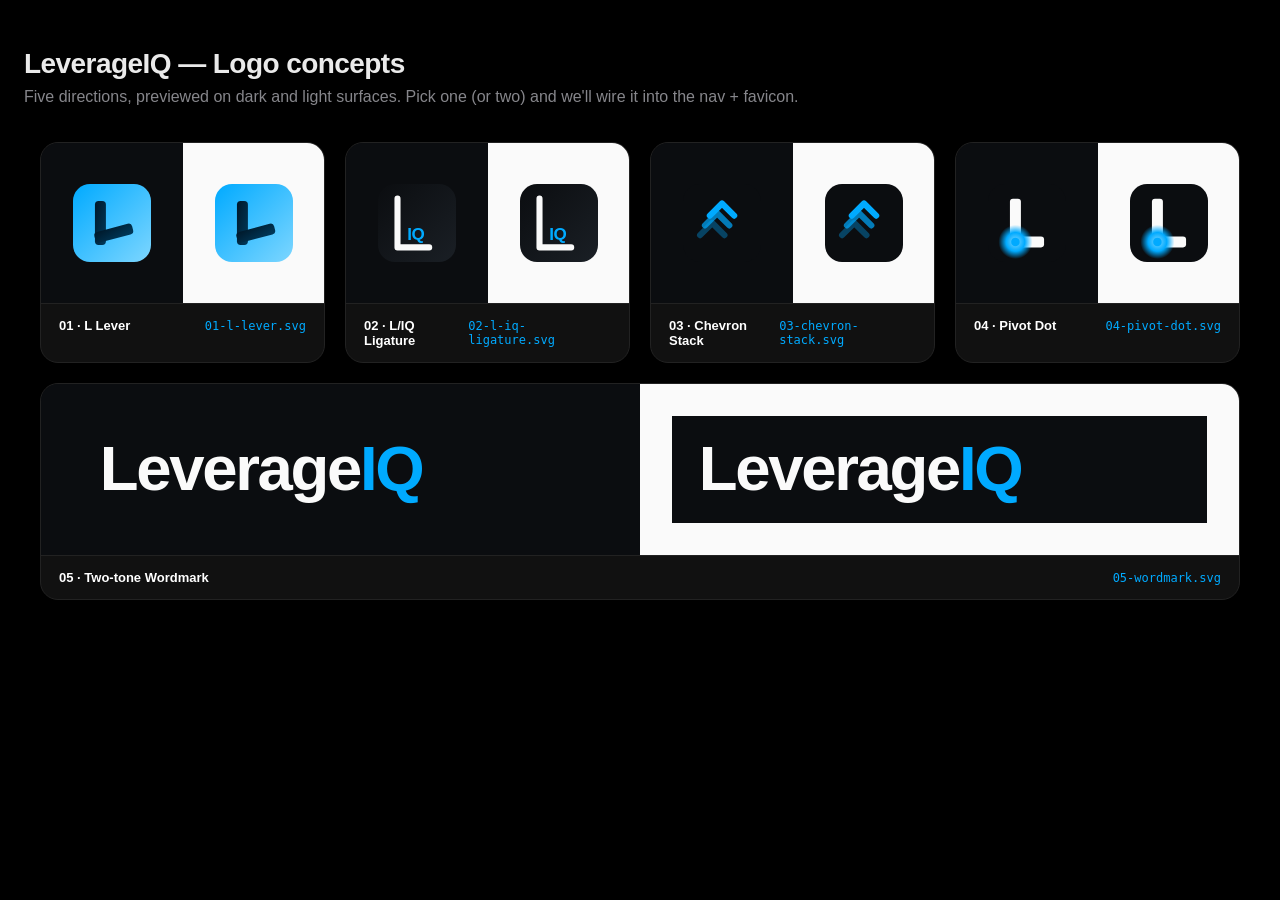
==== assets/logos/preview.html @ 0a973236 "Add five LeverageIQ logo concept SVGs with preview page" ====
<!doctype html>
<html lang="en">
<head>
<meta charset="utf-8">
<title>LeverageIQ — Logo concepts 1–5</title>
<style>
  :root{--brand:#00AAFF;--ink:#0b0d10;--paper:#FAFAFA;--mute:#86868b}
  *{box-sizing:border-box}
  body{margin:0;font-family:'Space Grotesk',Inter,-apple-system,sans-serif;background:#000;color:#eaeaea;padding:48px 24px}
  h1{font-weight:700;letter-spacing:-0.02em;font-size:28px;margin:0 0 8px}
  p.lede{color:var(--mute);margin:0 0 36px}
  .grid{display:grid;grid-template-columns:repeat(auto-fit,minmax(280px,1fr));gap:20px;max-width:1200px;margin:0 auto}
  .card{background:#111;border:1px solid #222;border-radius:18px;overflow:hidden}
  .row{display:grid;grid-template-columns:1fr 1fr}
  .pane{display:grid;place-items:center;padding:32px;min-height:160px}
  .pane.dark{background:#0b0d10}
  .pane.light{background:#FAFAFA}
  .pane svg{width:96px;height:96px}
  .pane.wide svg{width:240px;height:auto}
  .meta{padding:14px 18px;border-top:1px solid #222;display:flex;justify-content:space-between;align-items:center;font-size:13px;color:#cfcfd1}
  .meta b{color:#fff}
  .meta code{color:var(--brand);font-size:12px}
</style>
</head>
<body>
  <h1>LeverageIQ — Logo concepts</h1>
  <p class="lede">Five directions, previewed on dark and light surfaces. Pick one (or two) and we'll wire it into the nav + favicon.</p>

  <div class="grid">
    <article class="card">
      <div class="row">
        <div class="pane dark"><object type="image/svg+xml" data="01-l-lever.svg"></object></div>
        <div class="pane light"><object type="image/svg+xml" data="01-l-lever.svg"></object></div>
      </div>
      <div class="meta"><b>01 · L Lever</b><code>01-l-lever.svg</code></div>
    </article>

    <article class="card">
      <div class="row">
        <div class="pane dark"><object type="image/svg+xml" data="02-l-iq-ligature.svg"></object></div>
        <div class="pane light"><object type="image/svg+xml" data="02-l-iq-ligature.svg"></object></div>
      </div>
      <div class="meta"><b>02 · L/IQ Ligature</b><code>02-l-iq-ligature.svg</code></div>
    </article>

    <article class="card">
      <div class="row">
        <div class="pane dark"><object type="image/svg+xml" data="03-chevron-stack.svg"></object></div>
        <div class="pane light"><object type="image/svg+xml" data="03-chevron-stack.svg"></object></div>
      </div>
      <div class="meta"><b>03 · Chevron Stack</b><code>03-chevron-stack.svg</code></div>
    </article>

    <article class="card">
      <div class="row">
        <div class="pane dark"><object type="image/svg+xml" data="04-pivot-dot.svg"></object></div>
        <div class="pane light"><object type="image/svg+xml" data="04-pivot-dot.svg"></object></div>
      </div>
      <div class="meta"><b>04 · Pivot Dot</b><code>04-pivot-dot.svg</code></div>
    </article>

    <article class="card" style="grid-column:1/-1">
      <div class="row">
        <div class="pane dark wide"><object type="image/svg+xml" data="05-wordmark.svg"></object></div>
        <div class="pane light wide"><object type="image/svg+xml" data="05-wordmark.svg"></object></div>
      </div>
      <div class="meta"><b>05 · Two-tone Wordmark</b><code>05-wordmark.svg</code></div>
    </article>
  </div>
</body>
</html>
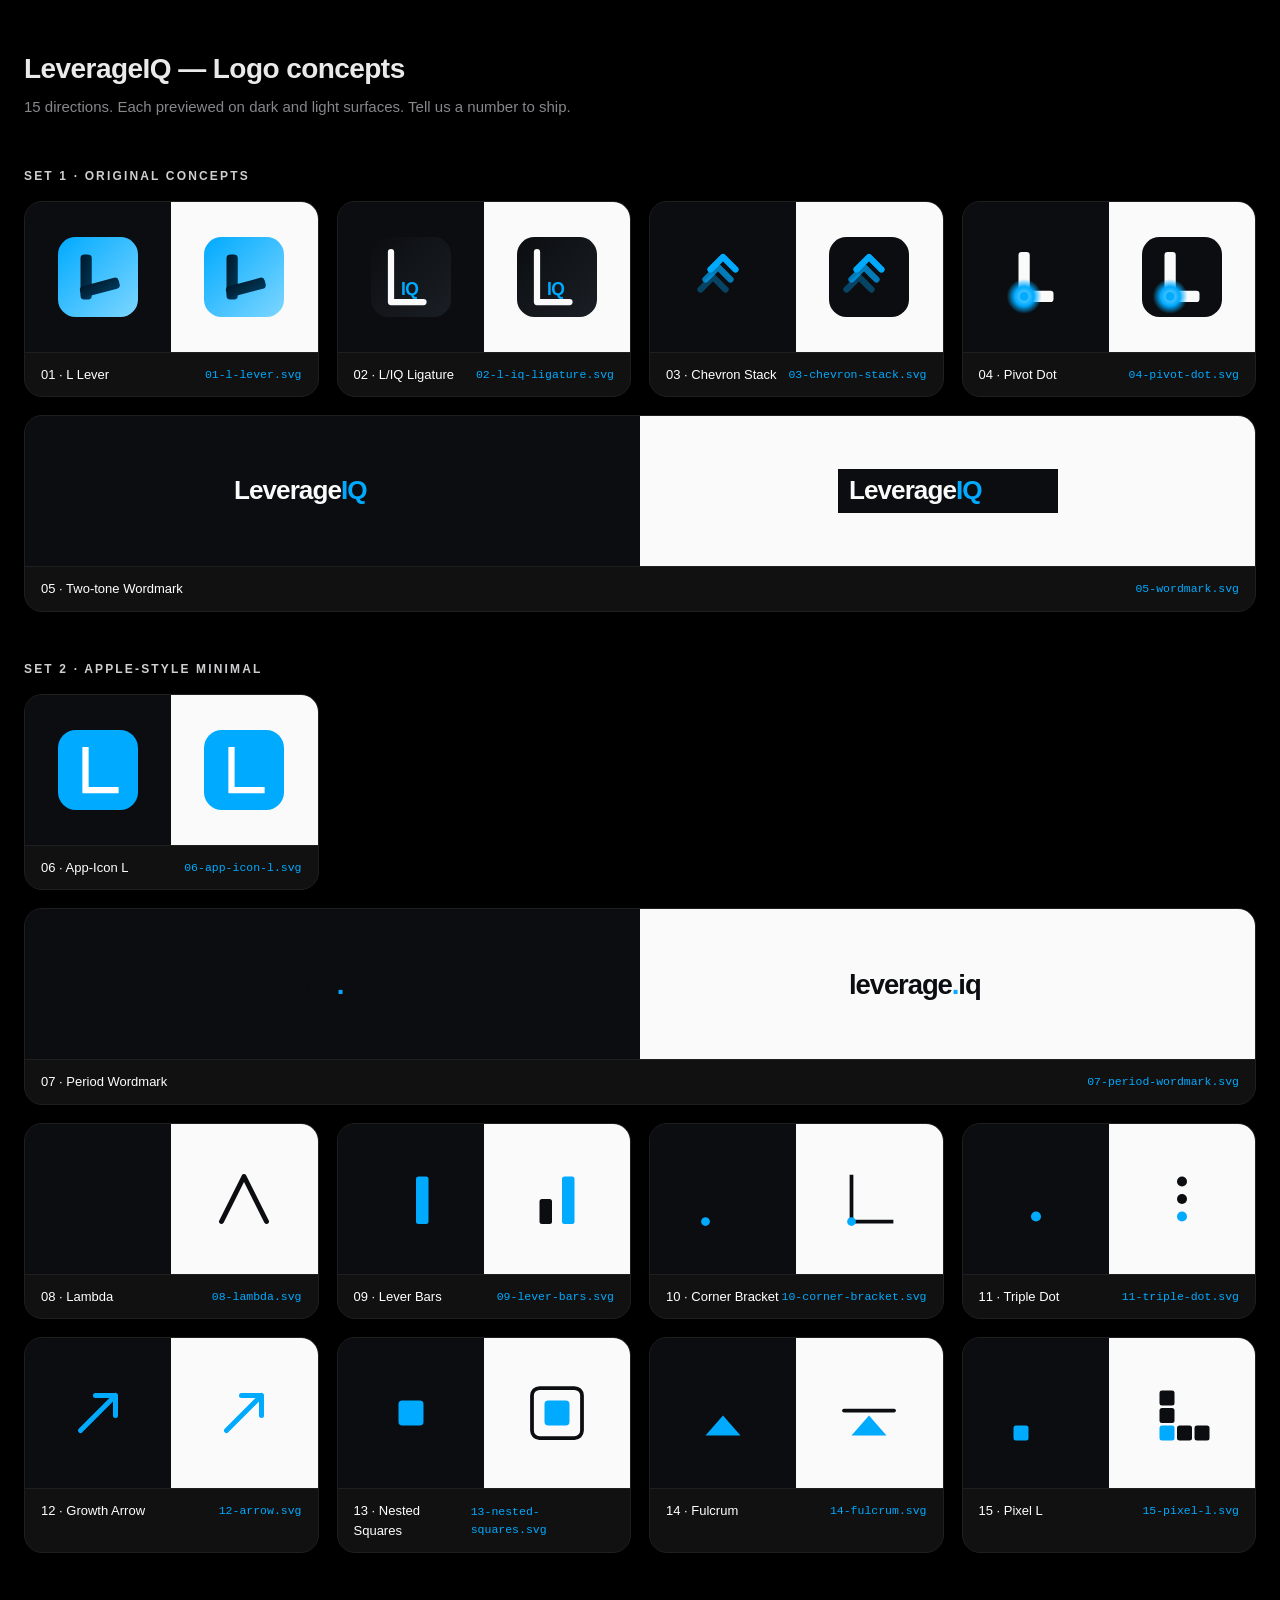
==== commit 9be98209: "Add 10 Apple-style minimal logo concepts (06-15)" ====
--- a/assets/logos/preview.html
+++ b/assets/logos/preview.html
@@ -2,70 +2,52 @@
 <html lang="en">
 <head>
 <meta charset="utf-8">
-<title>LeverageIQ — Logo concepts 1–5</title>
+<title>LeverageIQ — Logo concepts</title>
 <style>
   :root{--brand:#00AAFF;--ink:#0b0d10;--paper:#FAFAFA;--mute:#86868b}
   *{box-sizing:border-box}
-  body{margin:0;font-family:'Space Grotesk',Inter,-apple-system,sans-serif;background:#000;color:#eaeaea;padding:48px 24px}
-  h1{font-weight:700;letter-spacing:-0.02em;font-size:28px;margin:0 0 8px}
-  p.lede{color:var(--mute);margin:0 0 36px}
-  .grid{display:grid;grid-template-columns:repeat(auto-fit,minmax(280px,1fr));gap:20px;max-width:1200px;margin:0 auto}
-  .card{background:#111;border:1px solid #222;border-radius:18px;overflow:hidden}
+  body{margin:0;font-family:'Inter','SF Pro Display',-apple-system,sans-serif;background:#000;color:#eaeaea;padding:48px 24px;line-height:1.5}
+  h1{font-weight:600;letter-spacing:-0.02em;font-size:28px;margin:0 0 6px}
+  h2{font-weight:600;letter-spacing:-0.01em;font-size:18px;margin:48px 0 16px;color:#cfcfd1;text-transform:uppercase;font-size:12px;letter-spacing:0.18em}
+  p.lede{color:var(--mute);margin:0 0 24px;font-size:15px}
+  .grid{display:grid;grid-template-columns:repeat(auto-fit,minmax(280px,1fr));gap:18px;max-width:1300px;margin:0 auto}
+  .card{background:#111;border:1px solid #1f1f1f;border-radius:18px;overflow:hidden}
   .row{display:grid;grid-template-columns:1fr 1fr}
-  .pane{display:grid;place-items:center;padding:32px;min-height:160px}
+  .pane{display:grid;place-items:center;padding:32px;min-height:150px}
   .pane.dark{background:#0b0d10}
   .pane.light{background:#FAFAFA}
-  .pane svg{width:96px;height:96px}
-  .pane.wide svg{width:240px;height:auto}
-  .meta{padding:14px 18px;border-top:1px solid #222;display:flex;justify-content:space-between;align-items:center;font-size:13px;color:#cfcfd1}
-  .meta b{color:#fff}
-  .meta code{color:var(--brand);font-size:12px}
+  .pane svg, .pane object{width:80px;height:80px}
+  .pane.wide svg, .pane.wide object{width:220px;height:auto}
+  .meta{padding:12px 16px;border-top:1px solid #1f1f1f;display:flex;justify-content:space-between;align-items:center;font-size:13px;color:#cfcfd1}
+  .meta b{color:#fff;font-weight:500}
+  .meta code{color:var(--brand);font-size:11.5px}
 </style>
 </head>
 <body>
   <h1>LeverageIQ — Logo concepts</h1>
-  <p class="lede">Five directions, previewed on dark and light surfaces. Pick one (or two) and we'll wire it into the nav + favicon.</p>
+  <p class="lede">15 directions. Each previewed on dark and light surfaces. Tell us a number to ship.</p>
 
+  <h2>Set 1 · Original concepts</h2>
   <div class="grid">
-    <article class="card">
-      <div class="row">
-        <div class="pane dark"><object type="image/svg+xml" data="01-l-lever.svg"></object></div>
-        <div class="pane light"><object type="image/svg+xml" data="01-l-lever.svg"></object></div>
-      </div>
-      <div class="meta"><b>01 · L Lever</b><code>01-l-lever.svg</code></div>
-    </article>
+    <article class="card"><div class="row"><div class="pane dark"><object type="image/svg+xml" data="01-l-lever.svg"></object></div><div class="pane light"><object type="image/svg+xml" data="01-l-lever.svg"></object></div></div><div class="meta"><b>01 · L Lever</b><code>01-l-lever.svg</code></div></article>
+    <article class="card"><div class="row"><div class="pane dark"><object type="image/svg+xml" data="02-l-iq-ligature.svg"></object></div><div class="pane light"><object type="image/svg+xml" data="02-l-iq-ligature.svg"></object></div></div><div class="meta"><b>02 · L/IQ Ligature</b><code>02-l-iq-ligature.svg</code></div></article>
+    <article class="card"><div class="row"><div class="pane dark"><object type="image/svg+xml" data="03-chevron-stack.svg"></object></div><div class="pane light"><object type="image/svg+xml" data="03-chevron-stack.svg"></object></div></div><div class="meta"><b>03 · Chevron Stack</b><code>03-chevron-stack.svg</code></div></article>
+    <article class="card"><div class="row"><div class="pane dark"><object type="image/svg+xml" data="04-pivot-dot.svg"></object></div><div class="pane light"><object type="image/svg+xml" data="04-pivot-dot.svg"></object></div></div><div class="meta"><b>04 · Pivot Dot</b><code>04-pivot-dot.svg</code></div></article>
+    <article class="card" style="grid-column:1/-1"><div class="row"><div class="pane dark wide"><object type="image/svg+xml" data="05-wordmark.svg"></object></div><div class="pane light wide"><object type="image/svg+xml" data="05-wordmark.svg"></object></div></div><div class="meta"><b>05 · Two-tone Wordmark</b><code>05-wordmark.svg</code></div></article>
+  </div>
 
-    <article class="card">
-      <div class="row">
-        <div class="pane dark"><object type="image/svg+xml" data="02-l-iq-ligature.svg"></object></div>
-        <div class="pane light"><object type="image/svg+xml" data="02-l-iq-ligature.svg"></object></div>
-      </div>
-      <div class="meta"><b>02 · L/IQ Ligature</b><code>02-l-iq-ligature.svg</code></div>
-    </article>
-
-    <article class="card">
-      <div class="row">
-        <div class="pane dark"><object type="image/svg+xml" data="03-chevron-stack.svg"></object></div>
-        <div class="pane light"><object type="image/svg+xml" data="03-chevron-stack.svg"></object></div>
-      </div>
-      <div class="meta"><b>03 · Chevron Stack</b><code>03-chevron-stack.svg</code></div>
-    </article>
-
-    <article class="card">
-      <div class="row">
-        <div class="pane dark"><object type="image/svg+xml" data="04-pivot-dot.svg"></object></div>
-        <div class="pane light"><object type="image/svg+xml" data="04-pivot-dot.svg"></object></div>
-      </div>
-      <div class="meta"><b>04 · Pivot Dot</b><code>04-pivot-dot.svg</code></div>
-    </article>
-
-    <article class="card" style="grid-column:1/-1">
-      <div class="row">
-        <div class="pane dark wide"><object type="image/svg+xml" data="05-wordmark.svg"></object></div>
-        <div class="pane light wide"><object type="image/svg+xml" data="05-wordmark.svg"></object></div>
-      </div>
-      <div class="meta"><b>05 · Two-tone Wordmark</b><code>05-wordmark.svg</code></div>
-    </article>
+  <h2>Set 2 · Apple-style minimal</h2>
+  <div class="grid">
+    <article class="card"><div class="row"><div class="pane dark"><object type="image/svg+xml" data="06-app-icon-l.svg"></object></div><div class="pane light"><object type="image/svg+xml" data="06-app-icon-l.svg"></object></div></div><div class="meta"><b>06 · App-Icon L</b><code>06-app-icon-l.svg</code></div></article>
+    <article class="card" style="grid-column:1/-1"><div class="row"><div class="pane dark wide"><object type="image/svg+xml" data="07-period-wordmark.svg"></object></div><div class="pane light wide"><object type="image/svg+xml" data="07-period-wordmark.svg"></object></div></div><div class="meta"><b>07 · Period Wordmark</b><code>07-period-wordmark.svg</code></div></article>
+    <article class="card"><div class="row"><div class="pane dark"><object type="image/svg+xml" data="08-lambda.svg"></object></div><div class="pane light"><object type="image/svg+xml" data="08-lambda.svg"></object></div></div><div class="meta"><b>08 · Lambda</b><code>08-lambda.svg</code></div></article>
+    <article class="card"><div class="row"><div class="pane dark"><object type="image/svg+xml" data="09-lever-bars.svg"></object></div><div class="pane light"><object type="image/svg+xml" data="09-lever-bars.svg"></object></div></div><div class="meta"><b>09 · Lever Bars</b><code>09-lever-bars.svg</code></div></article>
+    <article class="card"><div class="row"><div class="pane dark"><object type="image/svg+xml" data="10-corner-bracket.svg"></object></div><div class="pane light"><object type="image/svg+xml" data="10-corner-bracket.svg"></object></div></div><div class="meta"><b>10 · Corner Bracket</b><code>10-corner-bracket.svg</code></div></article>
+    <article class="card"><div class="row"><div class="pane dark"><object type="image/svg+xml" data="11-triple-dot.svg"></object></div><div class="pane light"><object type="image/svg+xml" data="11-triple-dot.svg"></object></div></div><div class="meta"><b>11 · Triple Dot</b><code>11-triple-dot.svg</code></div></article>
+    <article class="card"><div class="row"><div class="pane dark"><object type="image/svg+xml" data="12-arrow.svg"></object></div><div class="pane light"><object type="image/svg+xml" data="12-arrow.svg"></object></div></div><div class="meta"><b>12 · Growth Arrow</b><code>12-arrow.svg</code></div></article>
+    <article class="card"><div class="row"><div class="pane dark"><object type="image/svg+xml" data="13-nested-squares.svg"></object></div><div class="pane light"><object type="image/svg+xml" data="13-nested-squares.svg"></object></div></div><div class="meta"><b>13 · Nested Squares</b><code>13-nested-squares.svg</code></div></article>
+    <article class="card"><div class="row"><div class="pane dark"><object type="image/svg+xml" data="14-fulcrum.svg"></object></div><div class="pane light"><object type="image/svg+xml" data="14-fulcrum.svg"></object></div></div><div class="meta"><b>14 · Fulcrum</b><code>14-fulcrum.svg</code></div></article>
+    <article class="card"><div class="row"><div class="pane dark"><object type="image/svg+xml" data="15-pixel-l.svg"></object></div><div class="pane light"><object type="image/svg+xml" data="15-pixel-l.svg"></object></div></div><div class="meta"><b>15 · Pixel L</b><code>15-pixel-l.svg</code></div></article>
   </div>
 </body>
 </html>
